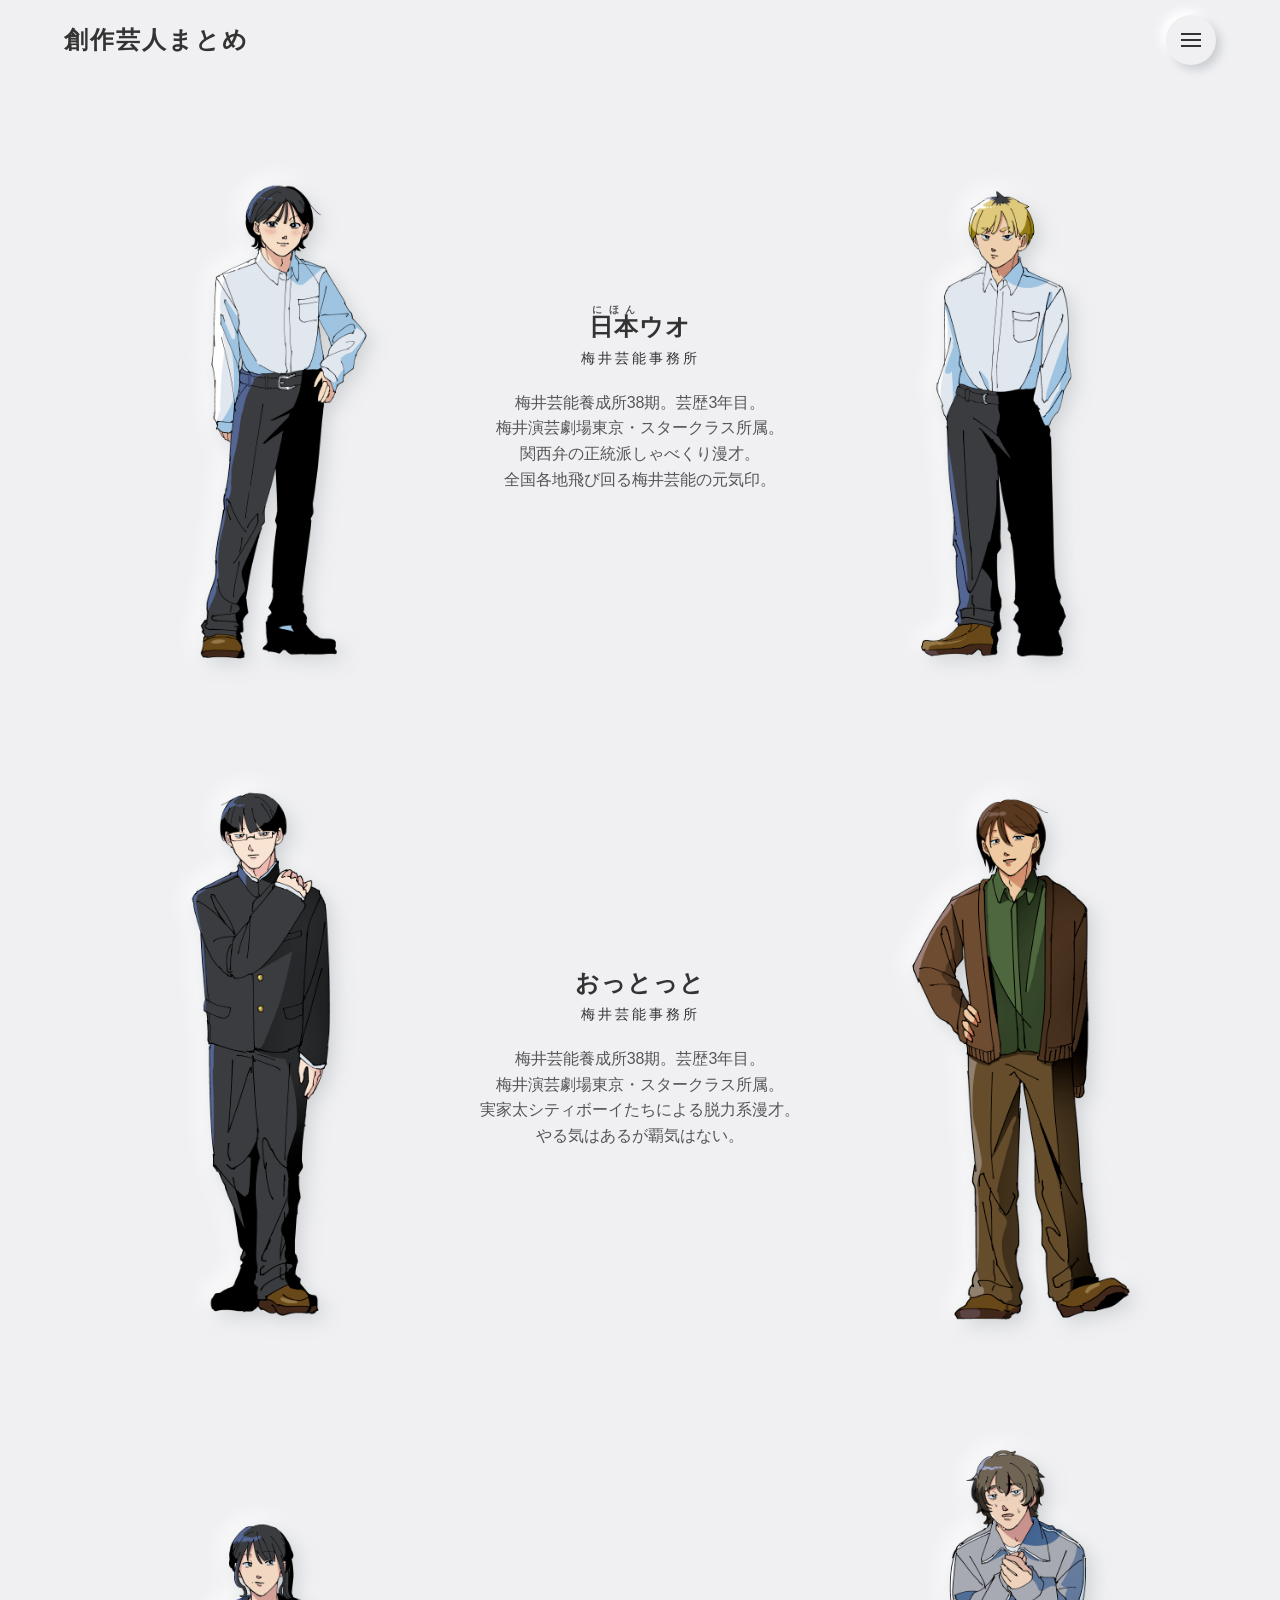
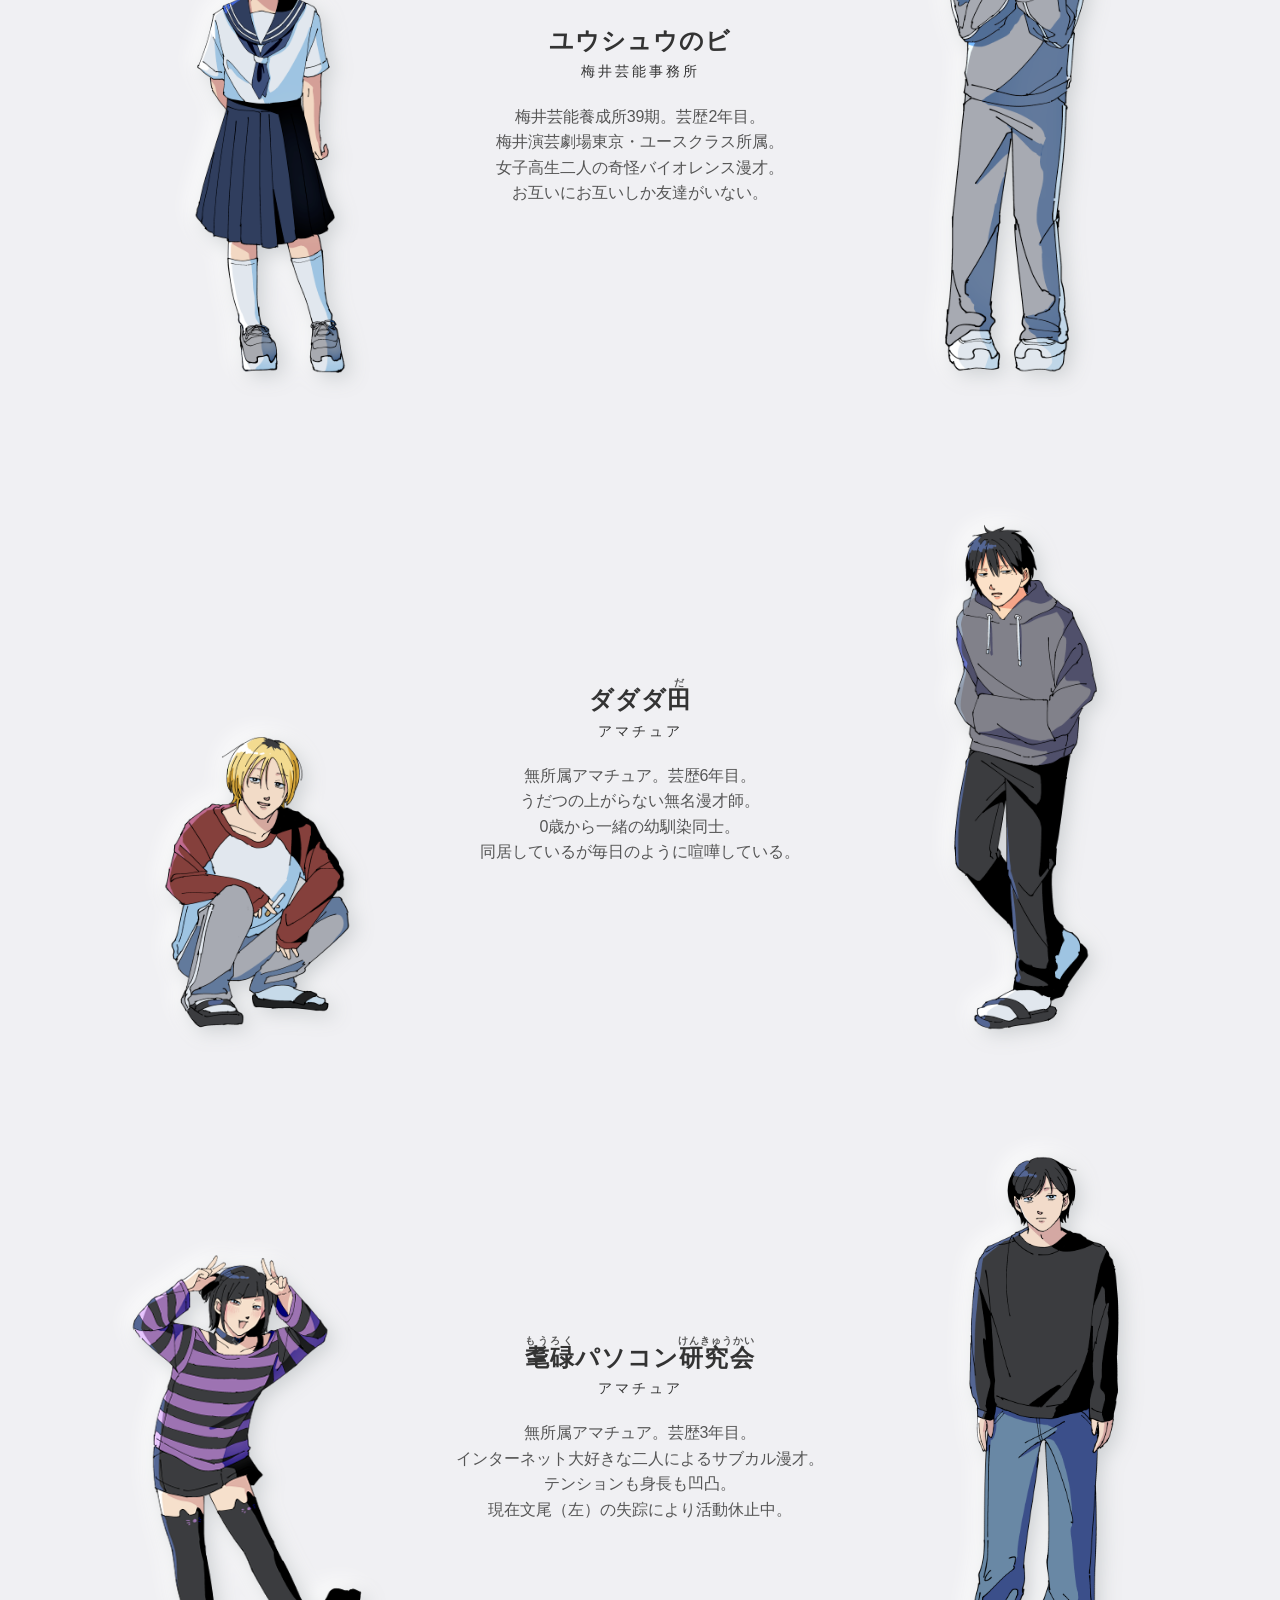
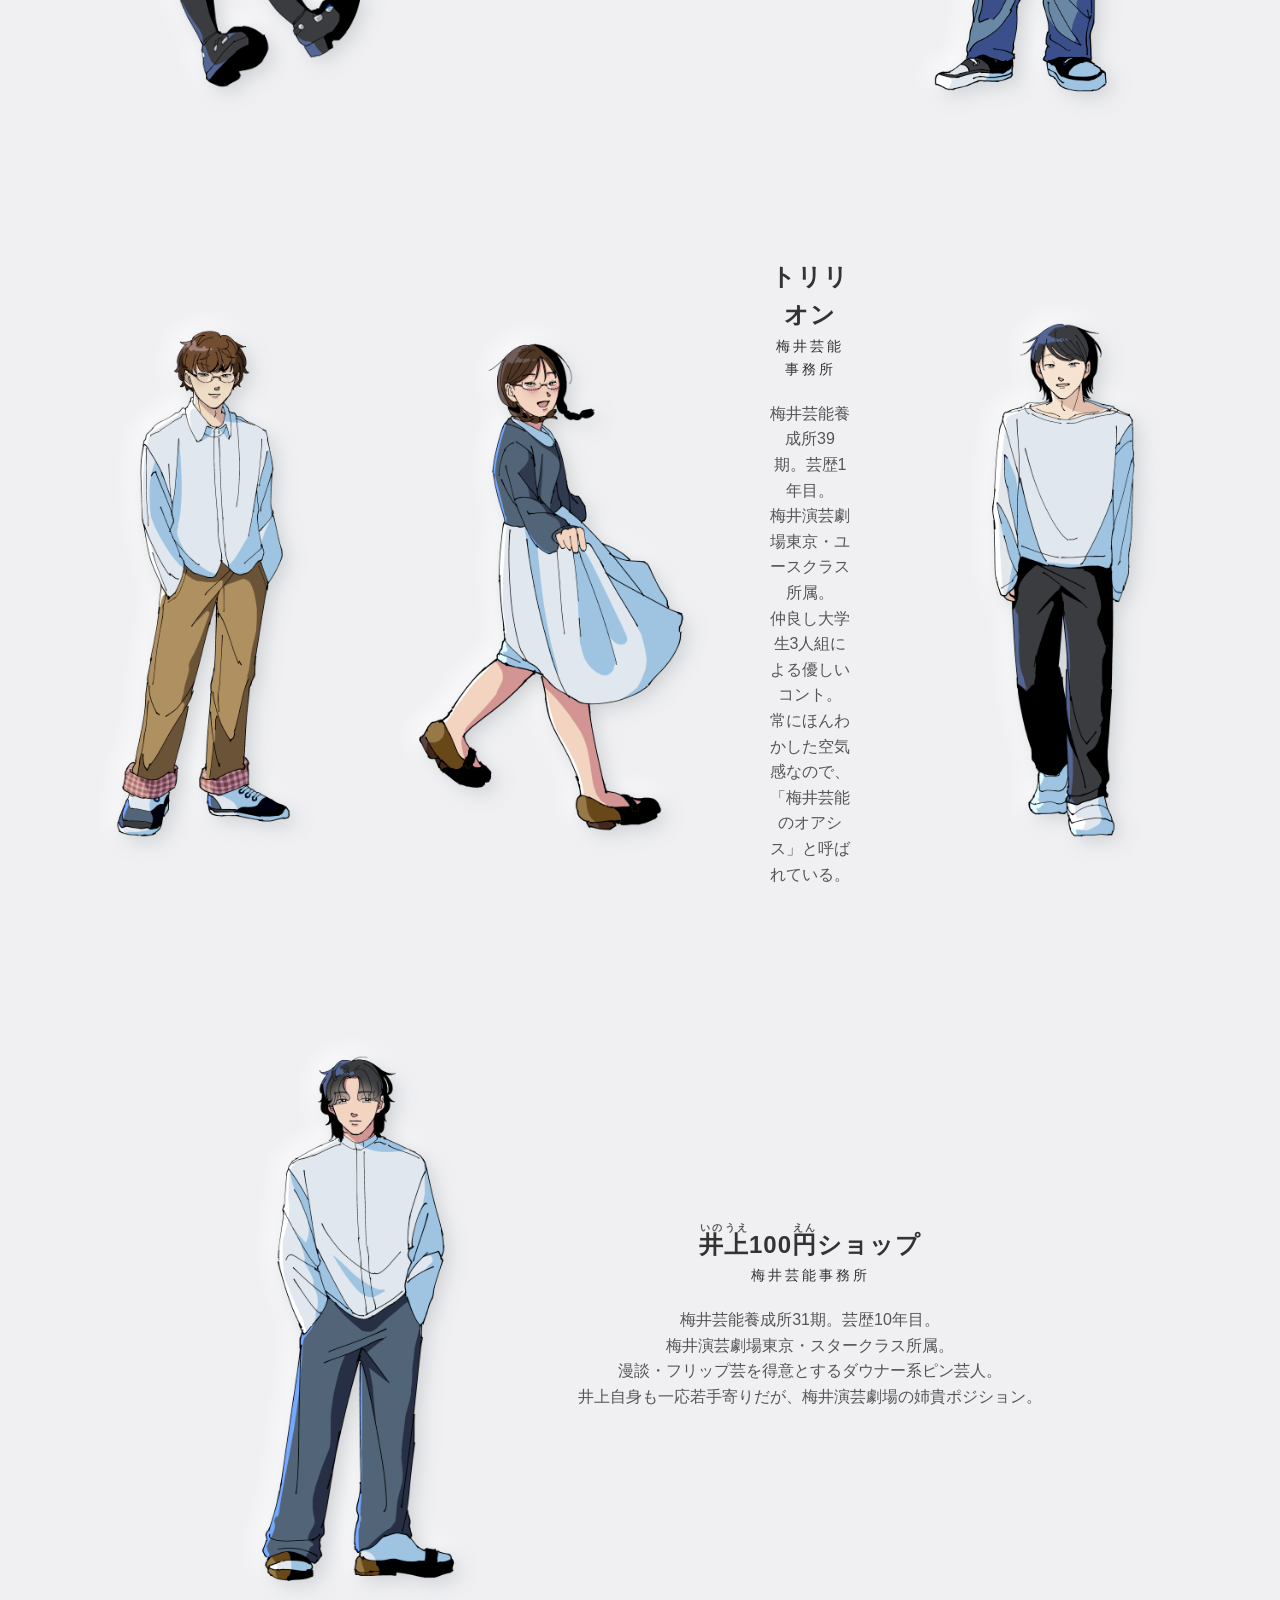
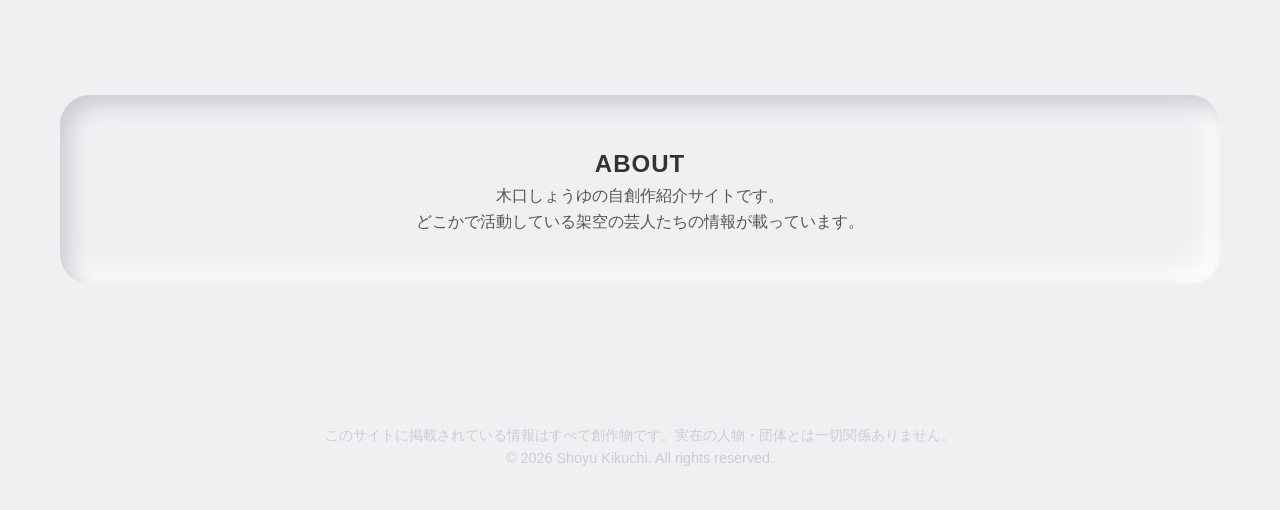
==== index.html @ 4b4d6ac1 "トリリオン追加" ====
<!doctype html>
<html lang="ja">
  <head>
    <meta charset="UTF-8" />
    <meta name="viewport" content="width=device-width, initial-scale=1.0" />
    <title>創作芸人まとめ</title>
    <link rel="stylesheet" href="assets/styles/style.css" />
  </head>
  <body id="home">
    <header>
      <h1>創作芸人まとめ</h1>
      <div class="menu-btn" id="menu-btn">
        <span></span>
        <span></span>
        <span></span>
      </div>
      <nav id="nav-menu">
        <ul>
          <li><a href="#home" class="nav-link">HOME</a></li>
          <li><a href="#about" class="nav-link">ABOUT</a></li>
          <li>
            <a
              href="https://poipiku.com/13245498/"
              target="_blank"
              class="nav-link"
              >LINK ↗︎</a
            >
          </li>
        </ul>
      </nav>
    </header>

    <main id="home">
      <div class="section-wrapper">
        <a href="pages/profile.html?id=0" class="image-link"
          ><img
            src="assets/images/noguchi.png"
            alt="左画像1"
            class="side-image"
        /></a>
        <section class="content-section">
          <h2>
            <ruby>日本<rp>(</rp><rt>にほん</rt><rp>)</rp></ruby>ウオ
          </h2>
          <p class="production-name">梅井芸能事務所</p>
          <p>
            梅井芸能養成所38期。芸歴3年目。<br />
            梅井演芸劇場東京・スタークラス所属。<br />
            関西弁の正統派しゃべくり漫才。<br />
            全国各地飛び回る梅井芸能の元気印。
          </p>
        </section>
        <a href="pages/profile.html?id=1" class="image-link"
          ><img src="assets/images/hara.png" alt="右画像1" class="side-image"
        /></a>
      </div>

      <div class="section-wrapper">
        <a href="pages/profile.html?id=2" class="image-link"
          ><img src="assets/images/ishide.png" alt="左画像2" class="side-image"
        /></a>
        <section class="content-section">
          <h2>おっとっと</h2>
          <p class="production-name">梅井芸能事務所</p>
          <p>
            梅井芸能養成所38期。芸歴3年目。<br />
            梅井演芸劇場東京・スタークラス所属。<br />
            実家太シティボーイたちによる脱力系漫才。<br />
            やる気はあるが覇気はない。
          </p>
        </section>
        <a href="pages/profile.html?id=3" class="image-link"
          ><img src="assets/images/kawata.png" alt="右画像2" class="side-image"
        /></a>
      </div>

      <div class="section-wrapper">
        <a href="pages/profile.html?id=4" class="image-link"
          ><img src="assets/images/misaki.png" alt="左画像3" class="side-image"
        /></a>
        <section class="content-section">
          <h2>ユウシュウのビ</h2>
          <p class="production-name">梅井芸能事務所</p>
          <p>
            梅井芸能養成所39期。芸歴2年目。<br />
            梅井演芸劇場東京・ユースクラス所属。<br />
            女子高生二人の奇怪バイオレンス漫才。<br />
            お互いにお互いしか友達がいない。
          </p>
        </section>
        <a href="pages/profile.html?id=5" class="image-link"
          ><img src="assets/images/shin.png" alt="右画像3" class="side-image"
        /></a>
      </div>

      <div class="section-wrapper">
        <a href="pages/profile.html?id=6" class="image-link"
          ><img src="assets/images/tanaka.png" alt="左画像4" class="side-image"
        /></a>
        <section class="content-section">
          <h2>
            ダダダ<ruby>田<rp>(</rp><rt>だ</rt><rp>)</rp></ruby>
          </h2>
          <p class="production-name">アマチュア</p>
          <p>
            無所属アマチュア。芸歴6年目。<br />
            うだつの上がらない無名漫才師。<br />
            0歳から一緒の幼馴染同士。<br />
            同居しているが毎日のように喧嘩している。
          </p>
        </section>
        <a href="pages/profile.html?id=7" class="image-link"
          ><img src="assets/images/yamada.png" alt="右画像4" class="side-image"
        /></a>
      </div>

      <div class="section-wrapper">
        <a href="pages/profile.html?id=8" class="image-link"
          ><img src="assets/images/bunbi.png" alt="左画像5" class="side-image"
        /></a>
        <section class="content-section">
          <h2>
            <ruby>耄碌<rp>(</rp><rt>もうろく</rt><rp>)</rp></ruby>パソコン<ruby
              >研究会<rp>(</rp><rt>けんきゅうかい</rt><rp>)</rp></ruby
            >
          </h2>
          <p class="production-name">アマチュア</p>
          <p>
            無所属アマチュア。芸歴3年目。<br />
            インターネット大好きな二人によるサブカル漫才。<br />
            テンションも身長も凹凸。<br />
            現在文尾（左）の失踪により活動休止中。
          </p>
        </section>
        <a href="pages/profile.html?id=9" class="image-link"
          ><img src="assets/images/hikawa.png" alt="右画像5" class="side-image"
        /></a>
      </div>

      <div class="section-wrapper">
        <a href="pages/profile.html?id=10" class="image-link"
          ><img
            src="assets/images/takahata.png"
            alt="左画像6"
            class="side-image"
        /></a>
        <a href="pages/profile.html?id=11" class="image-link"
          ><img
            src="assets/images/ehara.png"
            alt="左画像6.1"
            class="side-image"
        /></a>
        <section class="content-section">
          <h2>トリリオン</h2>
          <p class="production-name">梅井芸能事務所</p>
          <p>
            梅井芸能養成所39期。芸歴1年目。<br />
            梅井演芸劇場東京・ユースクラス所属。<br />
            仲良し大学生3人組による優しいコント。<br />
            常にほんわかした空気感なので、「梅井芸能のオアシス」と呼ばれている。
          </p>
        </section>
        <a href="pages/profile.html?id=12" class="image-link"
          ><img src="assets/images/kutsu.png" alt="右画像6" class="side-image"
        /></a>
      </div>

      <div class="section-wrapper">
        <a href="pages/profile.html?id=13" class="image-link"
          ><img src="assets/images/inoue.png" alt="左画像7" class="side-image"
        /></a>
        <section class="content-section">
          <h2>
            <ruby>井上<rp>(</rp><rt>いのうえ</rt><rp>)</rp></ruby>100<ruby
              >円<rp>(</rp><rt>えん</rt><rp>)</rp></ruby
            >ショップ
          </h2>
          <p class="production-name">梅井芸能事務所</p>
          <p>
            梅井芸能養成所31期。芸歴10年目。<br />
            梅井演芸劇場東京・スタークラス所属。<br />
            漫談・フリップ芸を得意とするダウナー系ピン芸人。<br />
            井上自身も一応若手寄りだが、梅井演芸劇場の姉貴ポジション。
          </p>
        </section>
      </div>

      <section class="content-section" id="about">
        <h2>ABOUT</h2>
        <p>
          木口しょうゆの自創作紹介サイトです。<br />
          どこかで活動している架空の芸人たちの情報が載っています。
        </p>
      </section>
    </main>

    <footer>
      <p>
        このサイトに掲載されている情報はすべて創作物です。実在の人物・団体とは一切関係ありません。
      </p>
      <p>&copy; 2026 Shoyu Kikuchi. All rights reserved.</p>
    </footer>

    <script src="assets/scripts/script.js"></script>
  </body>
</html>
---- assets/styles/style.css ----
:root {
  --bg-color: #f0f0f3; /* 清潔感のあるオフホワイト */
  --text-color: #555555;
  --heading-color: #333333;
  --shadow-light: #ffffff;
  --shadow-dark: #cbced1;
}

* {
  margin: 0;
  padding: 0;
  box-sizing: border-box;
}

html {
  /* ABOUTクリック時のスムーズなスクロールを実現 */
  scroll-behavior: smooth;
}

body {
  background-color: var(--bg-color);
  color: var(--text-color);
  font-family:
    "Helvetica Neue", Arial, "Hiragino Kaku Gothic ProN", "Hiragino Sans",
    Meiryo, sans-serif;
  line-height: 1.6;
  overflow-x: hidden;
}

rt {
  font-size: 0.4em;
  color: var(--text-color);
}

/* =========================================
       ヘッダー ＆ ハンバーガーメニュー
       ========================================= */
header {
  position: fixed;
  top: 0;
  width: 100%;
  height: 80px;
  padding: 0 5%;
  display: flex;
  justify-content: space-between;
  align-items: center;
  z-index: 1000;
  background-color: rgba(240, 240, 243, 0.6);
  backdrop-filter: blur(8px); /* スクロール時の背景ぼかし */
}

header h1 {
  color: var(--heading-color);
  font-size: 1.5rem;
  letter-spacing: 2px;
}

/* ハンバーガーボタン（ニューモーフィズム） */
.menu-btn {
  width: 50px;
  height: 50px;
  border-radius: 50%;
  background: var(--bg-color);
  box-shadow:
    5px 5px 10px var(--shadow-dark),
    -5px -5px 10px var(--shadow-light);
  display: flex;
  flex-direction: column;
  justify-content: center;
  align-items: center;
  cursor: pointer;
  z-index: 1001;
  transition: all 0.3s ease;
}

/* ボタンクリック時のへこみアニメーション */
.menu-btn:active {
  box-shadow:
    inset 4px 4px 8px var(--shadow-dark),
    inset -4px -4px 8px var(--shadow-light);
}

.menu-btn span {
  display: block;
  width: 20px;
  height: 2px;
  background-color: var(--heading-color);
  margin: 2px 0;
  transition: all 0.3s ease;
}

/* ハンバーガーメニュー展開時の×印アニメーション */
.menu-btn.open span:nth-child(1) {
  transform: translateY(6px) rotate(45deg);
}
.menu-btn.open span:nth-child(2) {
  opacity: 0;
}
.menu-btn.open span:nth-child(3) {
  transform: translateY(-6px) rotate(-45deg);
}

/* ナビゲーションメニュー */
nav {
  position: fixed;
  top: 0;
  right: -100%;
  width: 300px;
  height: 100vh;
  background: var(--bg-color);
  box-shadow: -10px 0 20px rgba(203, 206, 209, 0.5);
  display: flex;
  flex-direction: column;
  justify-content: center;
  align-items: center;
  transition: right 0.4s cubic-bezier(0.68, -0.55, 0.265, 1.55);
  z-index: 1000;
}

nav.open {
  right: 0;
}

nav ul {
  list-style: none;
  text-align: center;
  width: 100%;
}

nav ul li {
  margin: 30px 0;
}

nav ul li a {
  text-decoration: none;
  color: var(--heading-color);
  font-size: 1.2rem;
  font-weight: bold;
  letter-spacing: 2px;
  padding: 15px 40px;
  border-radius: 30px;
  background: var(--bg-color);
  transition: all 0.3s ease;
  display: inline-block;
}

/* リンクホバー・アクティブ時のアニメーション */
nav ul li a:hover {
  color: #777;
}
nav ul li a:active {
  box-shadow:
    inset 4px 4px 8px var(--shadow-dark),
    inset -4px -4px 8px var(--shadow-light);
}

/* =========================================
       メインコンテンツ (4つのセクション)
       ========================================= */
main {
  padding: 120px 20px 60px;
  max-width: 1200px; /* 画像を入れるために幅を拡大 */
  margin: 0 auto;
  display: flex;
  flex-direction: column;
  gap: 100px; /* 行間の余白を広めに */
}
/* 1行分のラッパー（画像 + テキスト + 画像） */
.section-wrapper {
  display: flex;
  align-items: center;
  justify-content: center;
  gap: 40px;
  width: 100%;
}

/* サイド画像のスタイル */
.side-image {
  width: 300px;
  height: 550px;
  object-fit: cover;
  border-radius: 30px;
  filter: drop-shadow(6px 6px 10px var(--shadow-dark))
    drop-shadow(-6px -6px 10px var(--shadow-light));

  transition: transform 0.3s ease;
}

.side-image:hover {
  transform: translateY(-5px); /* テキストブロックと同じホバーエフェクト */
}

.content-section {
  background: var(--bg-color);
  padding: 50px 30px;
  text-align: center; /* 中央揃え */
  transition: transform 0.3s ease;
}

.content-section h2 {
  color: var(--heading-color);
  font-size: 1.5rem;
  letter-spacing: 1px;
}

.content-section p {
  font-size: 1rem;
  color: var(--text-color);
}

.content-section .production-name {
  font-size: 0.9rem;
  color: var(--heading-color);
  letter-spacing: 3px;
  margin-bottom: 20px;
}

/* =========================================
       フッター
       ========================================= */
footer {
  text-align: center;
  padding: 40px 20px;
  margin-top: 40px;
  color: var(--shadow-dark);
  font-size: 0.9rem;
}

#about.content-section {
  border-radius: 30px;
  padding: 50px 30px;
  box-shadow:
    10px 10px 20px inset var(--shadow-dark),
    -10px -10px 30px inset var(--shadow-light);
}

/* =========================================
       人物紹介ページ専用スタイル (プレフィックス: profile-)
       ========================================= */

.profile-body {
  background-color: var(--bg-color);
  color: var(--text-color);
  font-family:
    "Helvetica Neue", Arial, "Hiragino Kaku Gothic ProN", "Hiragino Sans",
    Meiryo, sans-serif;
  line-height: 1.6;
  overflow-x: hidden;
  display: flex;
  justify-content: center;
  align-items: center;
  min-height: 100vh;
  padding: 40px 0;
}

.profile-container {
  position: relative;
  width: 100%;
  /* 変更点: 画面いっぱいに広げるため、max-widthを1200pxから1600pxに拡大 */
  max-width: 1600px;
  /* 変更点: 矢印が画面端に固定されるため、コンテンツが被らないよう左右paddingを大きく確保 */
  padding: 0 120px;
  margin: 0 auto;
}

/* 滑らかな遷移のためのフェードアニメーション用クラス */
.profile-content {
  display: flex;
  /* 変更点: 全体的に要素を広げるため、左右カラムの隙間を60pxから100pxに拡大 */
  gap: 100px;
  align-items: center;
  transition:
    opacity 0.5s ease,
    transform 0.5s ease;
  opacity: 1;
  transform: translateX(0);
}

.profile-content.fade-out {
  opacity: 0;
  transform: translateX(-20px);
}

/* --- 左側：画像エリア --- */
.profile-left {
  position: relative;
  flex: 1;
  display: flex;
  justify-content: center;
  align-items: center;
}

/* 背面のテーマカラー（ぼかし光彩） */
.profile-theme-bg {
  position: absolute;
  /* 変更点: 画面の広がりに合わせて背景光彩を280pxから400pxに拡大 */
  width: 400px;
  height: 400px;
  border-radius: 50%;
  background-color: var(--theme-color, #a8c0d5); /* デフォルト色 */
  filter: blur(60px);
  opacity: 0.6;
  z-index: 0;
  transition: background-color 0.5s ease;
}

/* 人物画像（ニューモーフィズム枠） */
.profile-img {
  /* 変更点: 画面の広がりに合わせて人物画像を拡大（320x400 → 400x500） */
  width: 400px;
  height: 500px;
  object-fit: cover;
  border-radius: 30px;
  box-shadow:
    15px 15px 30px var(--shadow-dark),
    -15px -15px 30px var(--shadow-light);
  z-index: 1;
  border: 8px solid var(--bg-color); /* フレーム風の縁取り */
}

/* --- 右側：情報エリア --- */
.profile-right {
  flex: 1.5;
  display: flex;
  flex-direction: column;
  justify-content: center;
}

.profile-role {
  /* 変更点: 文字サイズを1remから1.1remに拡大 */
  font-size: 1.1rem;
  color: #888;
  letter-spacing: 2px;
  margin-bottom: 5px;
  font-weight: bold;
}

.profile-name {
  font-size: 2.7rem;
  color: var(--heading-color);
  margin-bottom: 0px;
  letter-spacing: 2px;
}

.profile-name-romaji {
  font-size: 2rem;
  margin-left: 30px;
  color: #888;
  letter-spacing: 2px;
}

.profile-name-wrapper {
  display: flex;
  align-items: baseline;
}

.profile-name-w {
  font-size: 2rem;
  margin-left: 3px;
  color: #888;
  letter-spacing: 2px;
}

/* 下部2カラム（自己紹介・一問一答） */
.profile-details {
  display: flex;
  /* 変更点: カード同士の隙間を30pxから40pxに拡大 */
  gap: 40px;
  /* 変更点: 左右のカラムの高さを揃えるための設定 */
  align-items: stretch;
}

/* 変更点: 左カラム（自己紹介＋チャート）のラッパー要素を追加 */
.profile-col-left {
  flex: 1;
  display: flex;
  flex-direction: column;
  gap: 8px;
}

/* 変更点: 右カラム（一問一答）のラッパー要素を追加 */
.profile-col-right {
  flex: 1;
  display: flex;
  flex-direction: column;
}

/* 変更点: チャート用カードのスタイル。余った高さを埋めるように flex: 1 を指定 */
.profile-chart-card {
  flex: 1;
  display: flex;
  flex-direction: column;
  padding-top: 0px !important;
}

/* 変更点: Chart.jsのキャンバスをレスポンシブに保つためのコンテナ */
.chart-container {
  position: relative;
  flex: 1;
  width: 100%;
  min-height: 200px;
  margin-top: 10px;
}

/* 変更点: 右側のカード（一問一答）は親要素の高さいっぱいに広がるように設定 */
.profile-col-right .profile-card {
  flex: 1;
}

.profile-card {
  background: var(--bg-color);
  padding: 40px;
  /* 変更点: 両方のカードが常に同じ高さを保ち、十分なサイズを持つように最小高さを設定 */
  min-height: 250px;
  max-height: 250px;
  flex: 1;
}

.profile-card h3 {
  /* 変更点: 見出しの文字サイズを1.1remから1.3remに拡大 */
  font-size: 1.3rem;
  color: var(--heading-color);
  /* 変更点: 見出し下の余白を拡大 */
  margin-bottom: 25px;
  border-bottom: 2px solid rgba(0, 0, 0, 0.05);
  padding-bottom: 10px;
}

.profile-card p {
  /* 変更点: 本文の文字サイズを0.95remから1.05remに拡大、行間も広げて読みやすく */
  font-size: 1.05rem;
  line-height: 1.8;
}

/* 一問一答のリストスタイル */
.profile-qa dl {
  /* 変更点: 一問一答の文字サイズを拡大し、行間を広げました */
  font-size: 1.05rem;
  line-height: 1.6;
}
.profile-qa dt {
  font-weight: bold;
  color: var(--heading-color);
  margin-top: 10px;
  font-weight: lighter;
}
.profile-qa dd {
  margin-left: 0;
  /* 変更点: 行数を稼ぎつつ見やすくするため、回答下の余白を5pxから15pxに拡大 */
  margin-bottom: 15px;
  color: var(--text-color);
  margin-top: 10px;
}

/* --- ナビゲーション矢印 --- */
.profile-arrow {
  /* 変更点: absoluteからfixedに変更し、コンテナに依存せず完全に画面の端に配置されるようにしました */
  position: fixed;
  top: 50%;
  transform: translateY(-50%);
  /* 変更点: 押しやすくするためボタンのサイズを60pxから70pxに拡大 */
  width: 70px;
  height: 70px;
  border-radius: 50%;
  background: var(--bg-color);
  box-shadow:
    6px 6px 12px var(--shadow-dark),
    -6px -6px 12px var(--shadow-light);
  display: flex;
  justify-content: center;
  align-items: center;
  cursor: pointer;
  /* 変更点: fixedにしたため、常に最前面に来るようz-indexを強化 */
  z-index: 100;
  /* 変更点: 矢印アイコンのサイズを拡大 */
  font-size: 1.5rem;
  color: var(--heading-color);
  transition: all 0.3s ease;
  user-select: none;
}

.profile-arrow:hover {
  color: #888;
}

.profile-arrow:active {
  box-shadow:
    inset 4px 4px 8px var(--shadow-dark),
    inset -4px -4px 8px var(--shadow-light);
}

.profile-arrow.prev {
  left: 30px;
}
.profile-arrow.next {
  right: 30px;
}

/* =========================================
       レスポンシブ対応 (スマホ向け調整)
       ========================================= */
@media (max-width: 900px) {
  .section-wrapper {
    flex-direction: column; /* スマホでは縦並びに変更 */
    gap: 30px;
  }

  .side-image {
    width: 100%;
    max-width: 350px;
    height: auto;
    aspect-ratio: 16 / 9; /* スマホ表示時は少し横長にして見やすく */
  }

  .content-section {
    padding: 40px 20px;
    border-radius: 20px;
    width: 100%;
    max-width: 100%;
  }

  nav {
    width: 100%;
  }

  .profile-container {
    padding: 0 20px;
  }
  .profile-content {
    flex-direction: column;
    gap: 40px;
  }
  .profile-img {
    width: 100%;
    max-width: 300px;
    height: auto;
    aspect-ratio: 3 / 4;
  }
  .profile-right {
    text-align: center; /* スマホ時は中央揃え */
  }
  .profile-details {
    flex-direction: column; /* 2カラムを縦並びに */
    text-align: left; /* カード内は左寄せに戻す */
  }
  /* 変更点: スマホ閲覧時は矢印がコンテンツに被らないよう画面下部に固定 */
  .profile-arrow {
    top: auto;
    bottom: 20px;
    transform: translateY(0);
    width: 60px;
    height: 60px;
  }
  .profile-arrow.prev {
    left: 20%;
  }
  .profile-arrow.next {
    right: 20%;
  }
}
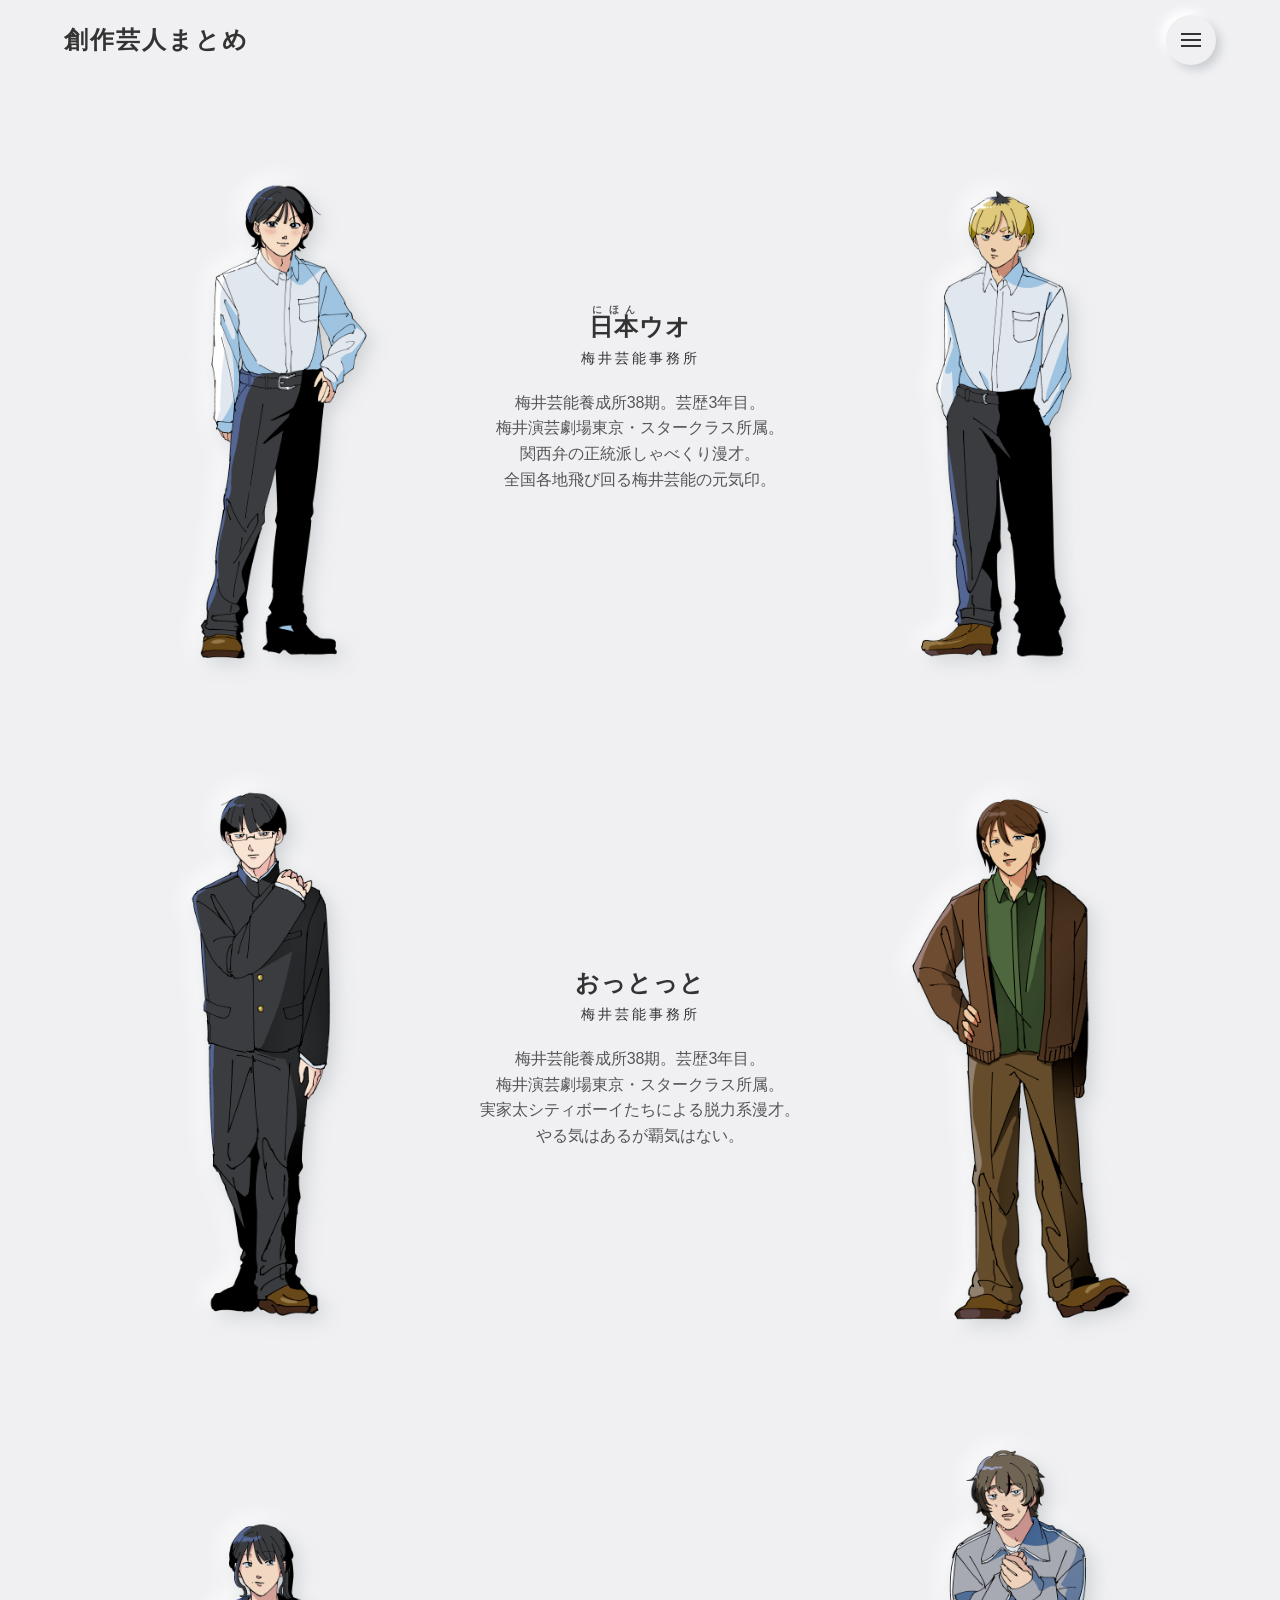
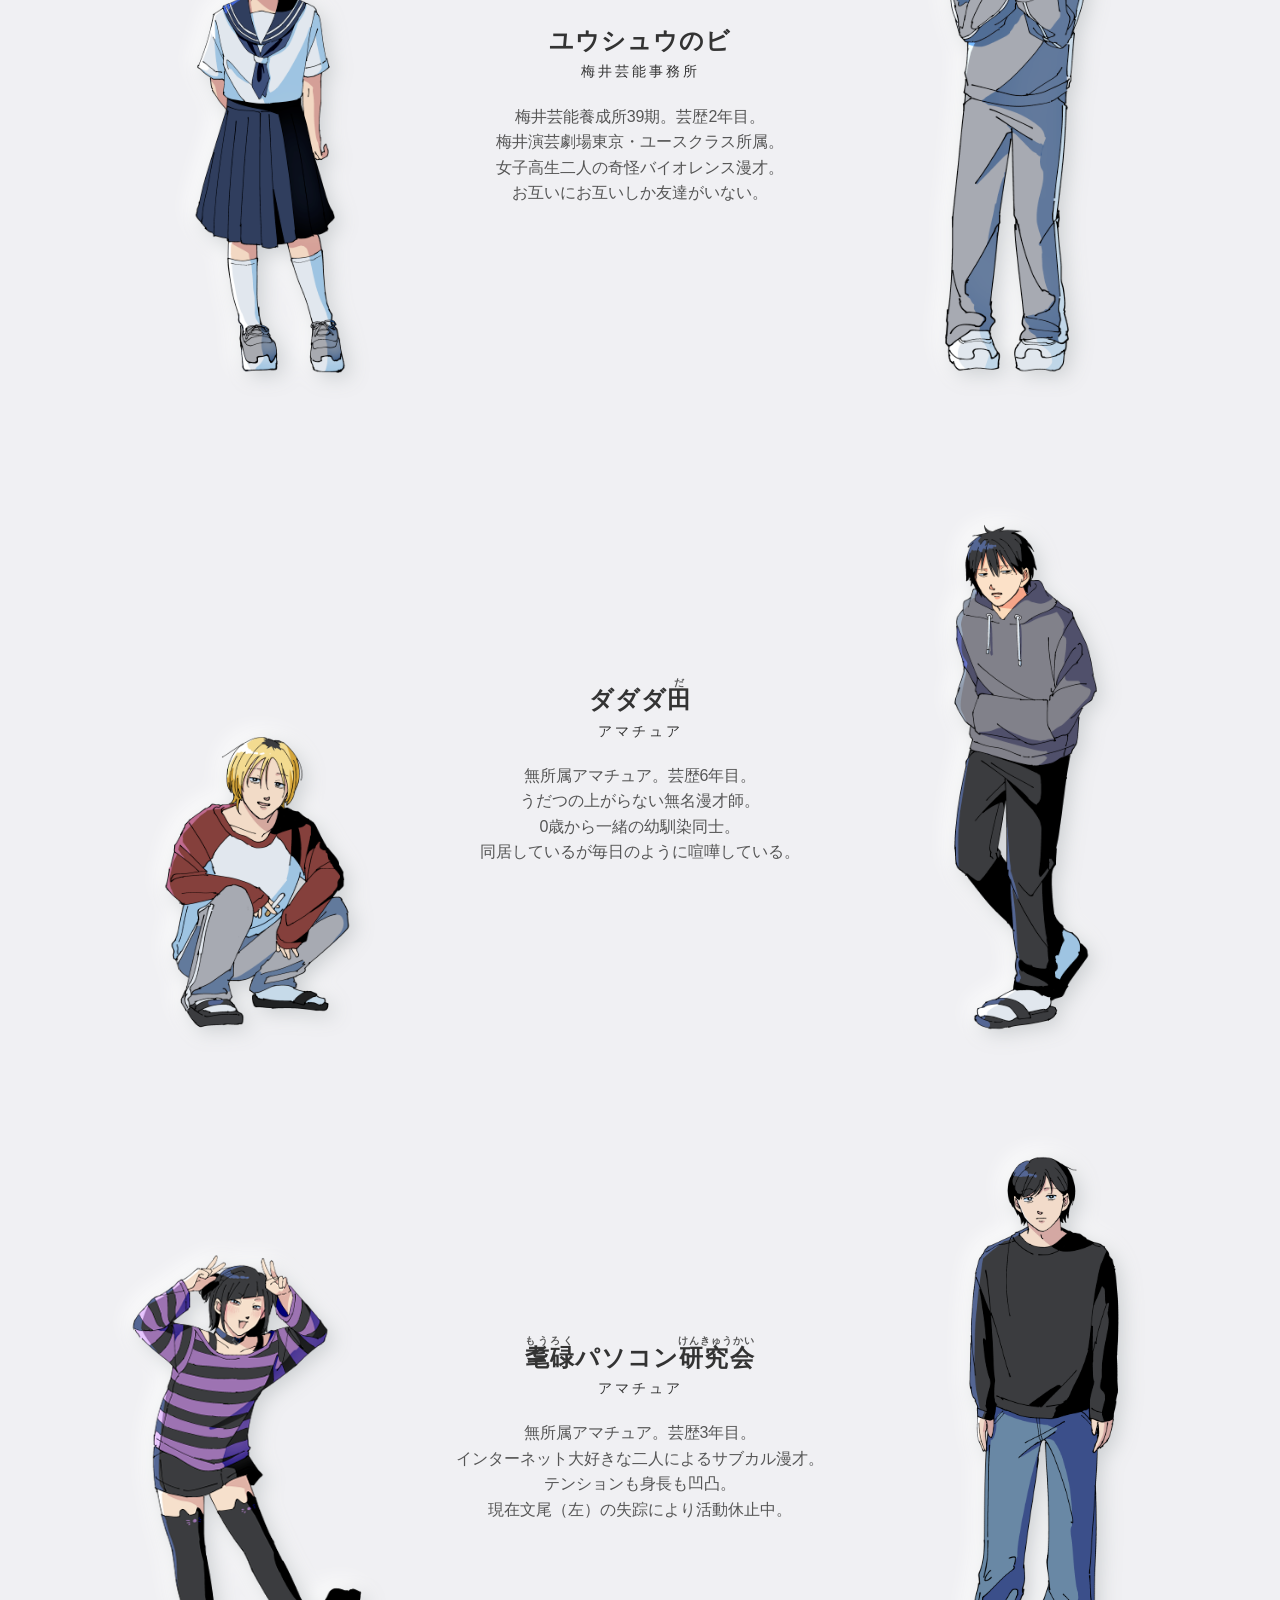
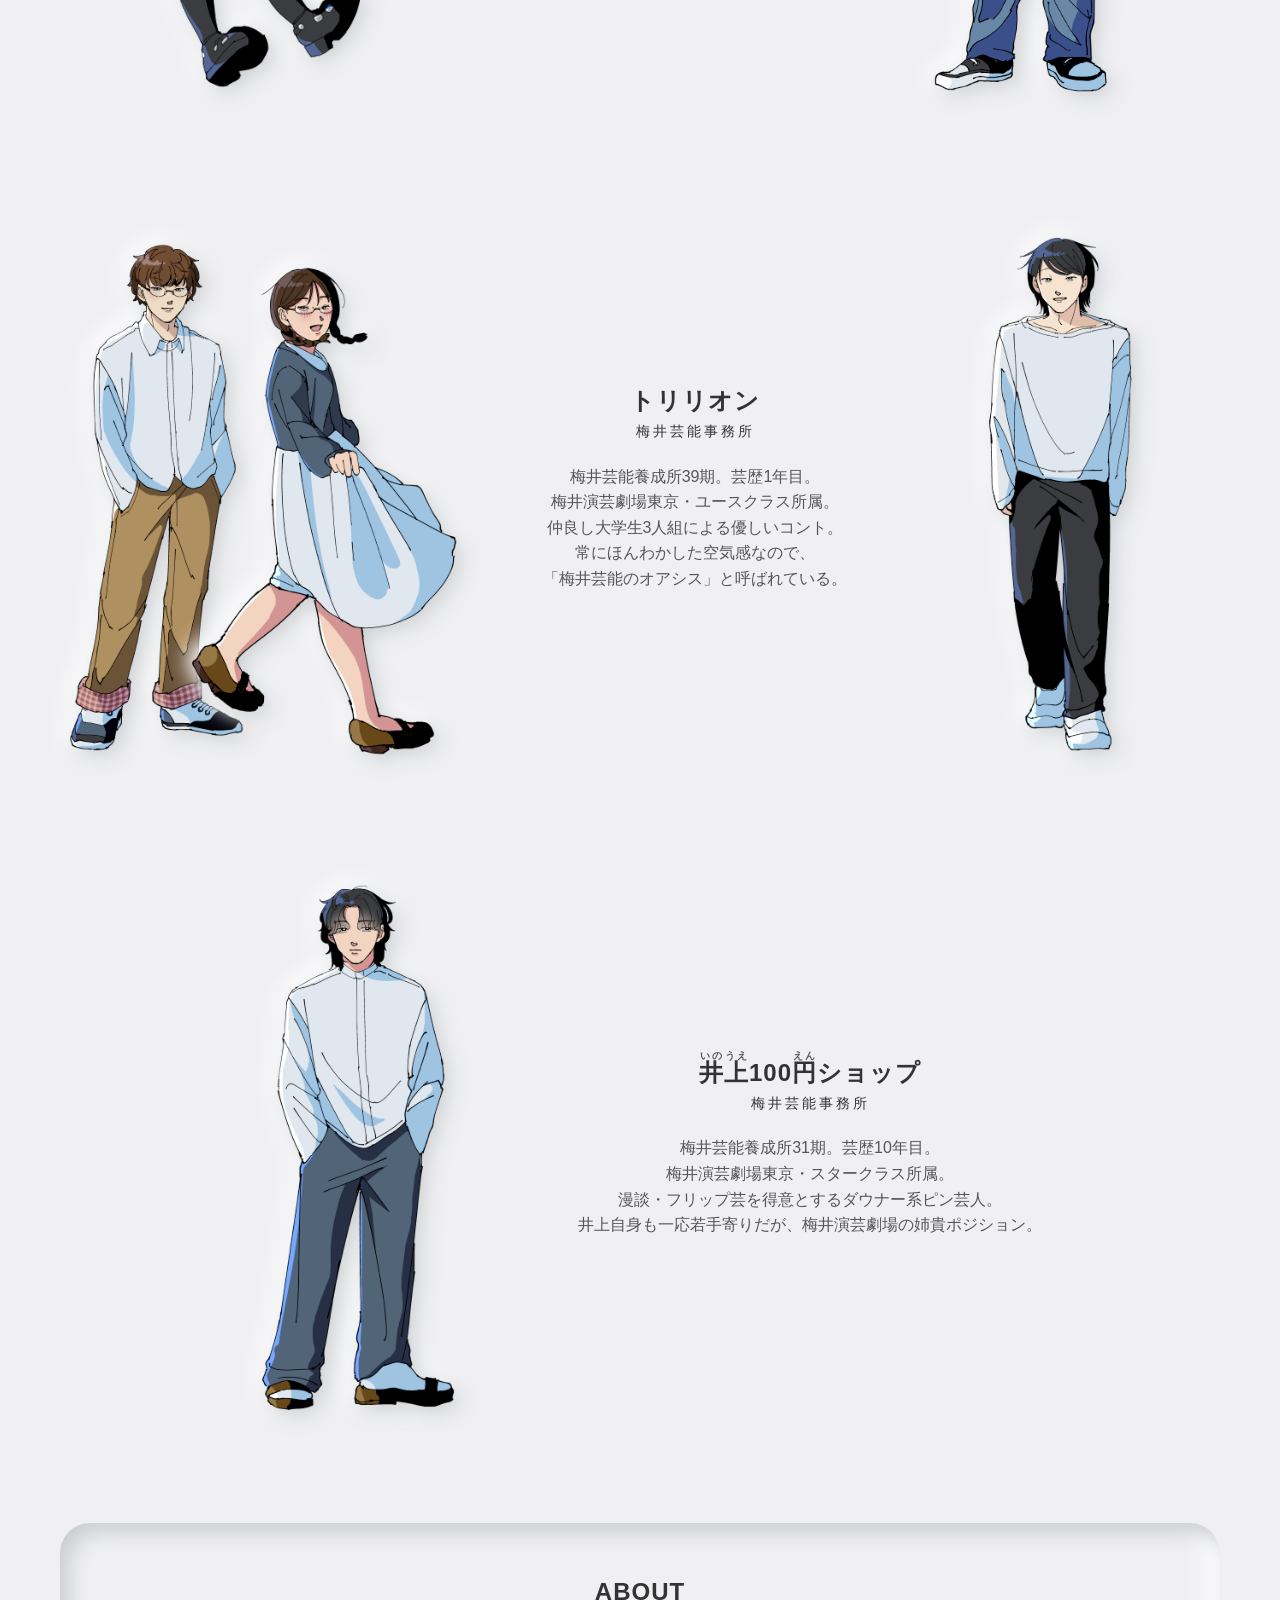
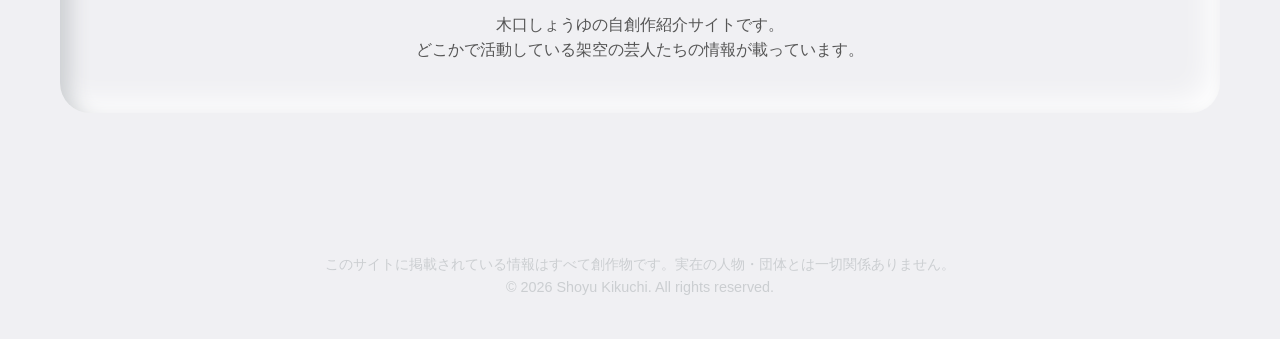
==== commit 5da4bfdf: "トリリオンの立ち絵配置調整、テーマカラー調整" ====
--- a/index.html
+++ b/index.html
@@ -142,13 +142,13 @@
           ><img
             src="assets/images/takahata.png"
             alt="左画像6"
-            class="side-image"
+            class="side-image side-image-left"
         /></a>
         <a href="pages/profile.html?id=11" class="image-link"
           ><img
             src="assets/images/ehara.png"
             alt="左画像6.1"
-            class="side-image"
+            class="side-image side-image-center"
         /></a>
         <section class="content-section">
           <h2>トリリオン</h2>
@@ -157,7 +157,7 @@
             梅井芸能養成所39期。芸歴1年目。<br />
             梅井演芸劇場東京・ユースクラス所属。<br />
             仲良し大学生3人組による優しいコント。<br />
-            常にほんわかした空気感なので、「梅井芸能のオアシス」と呼ばれている。
+            常にほんわかした空気感なので、<br />「梅井芸能のオアシス」と呼ばれている。
           </p>
         </section>
         <a href="pages/profile.html?id=12" class="image-link"
--- a/assets/styles/style.css
+++ b/assets/styles/style.css
@@ -182,12 +182,20 @@
   border-radius: 30px;
   filter: drop-shadow(6px 6px 10px var(--shadow-dark))
     drop-shadow(-6px -6px 10px var(--shadow-light));
-
   transition: transform 0.3s ease;
 }
 
 .side-image:hover {
   transform: translateY(-5px); /* テキストブロックと同じホバーエフェクト */
+}
+
+.side-image-center {
+  margin-left: -180px;
+  margin-bottom: -20px;
+}
+
+.side-image-left {
+  margin-left: -50px;
 }
 
 .content-section {
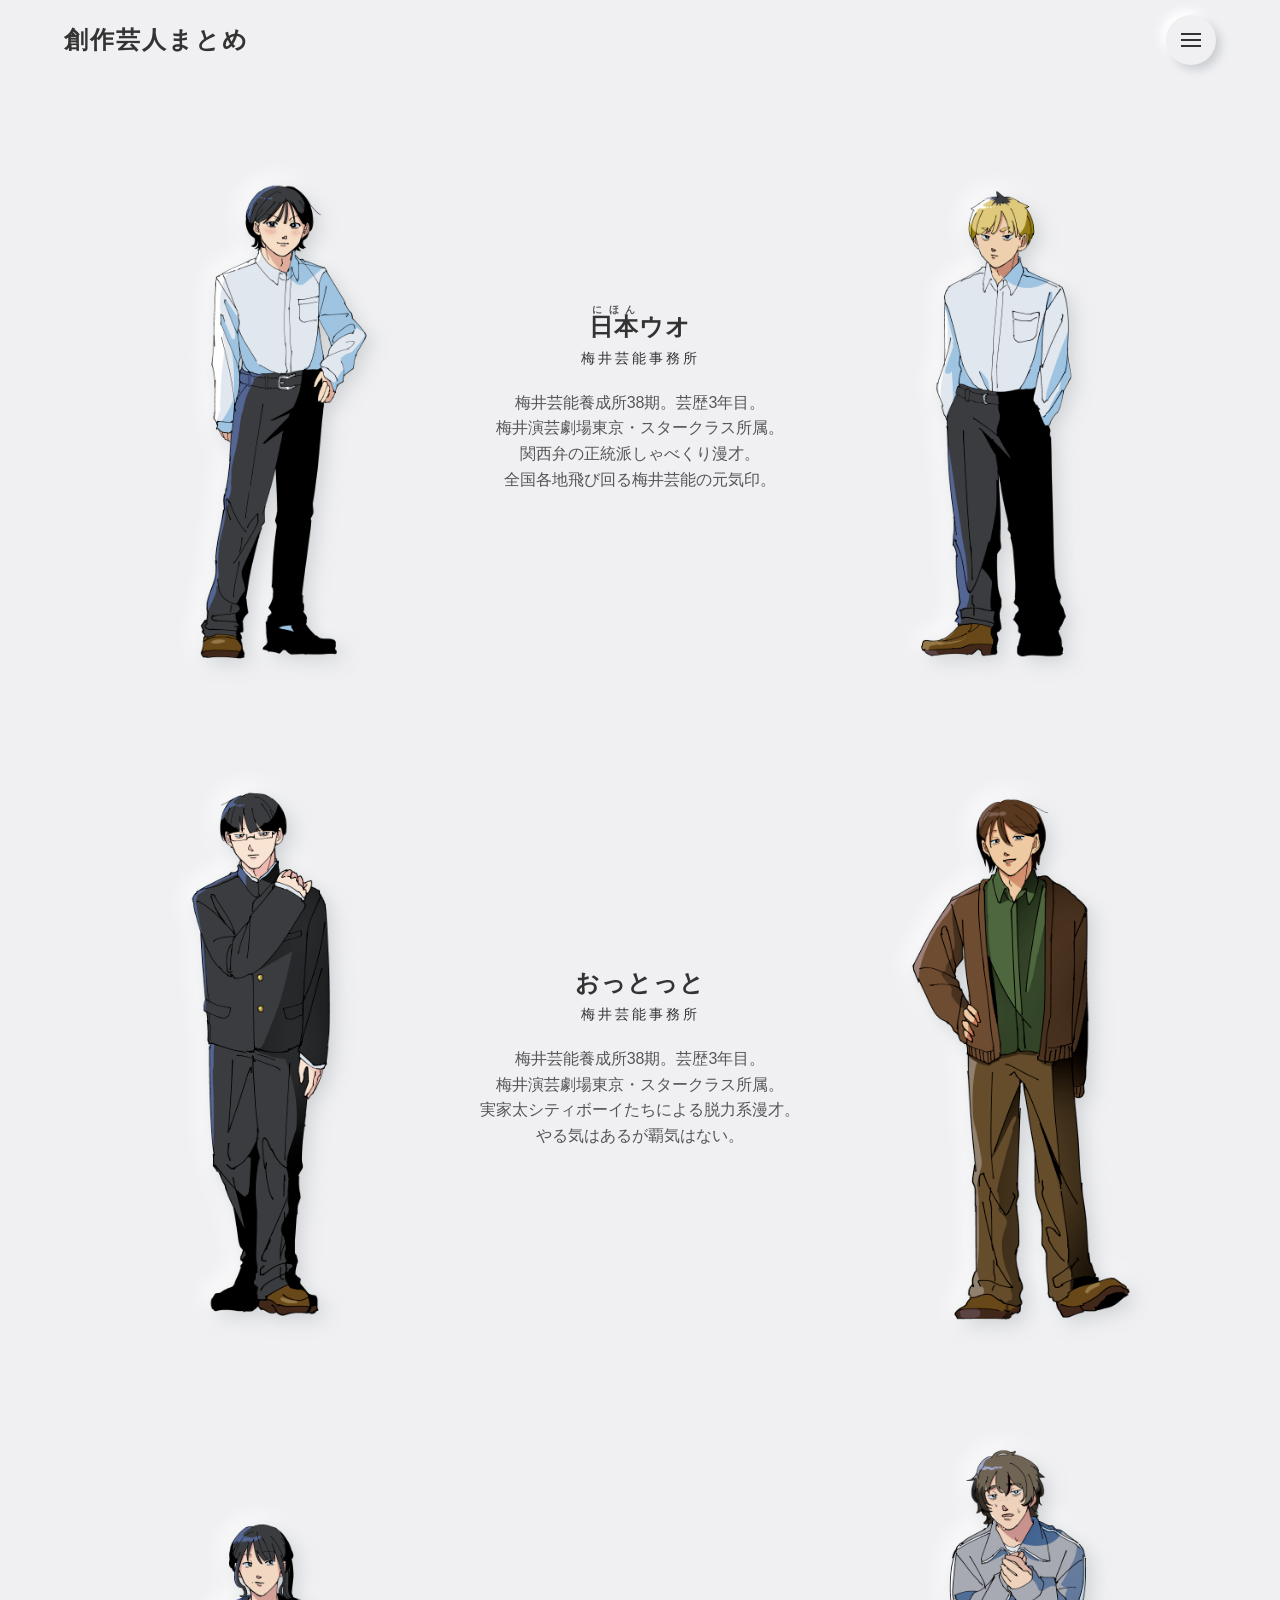
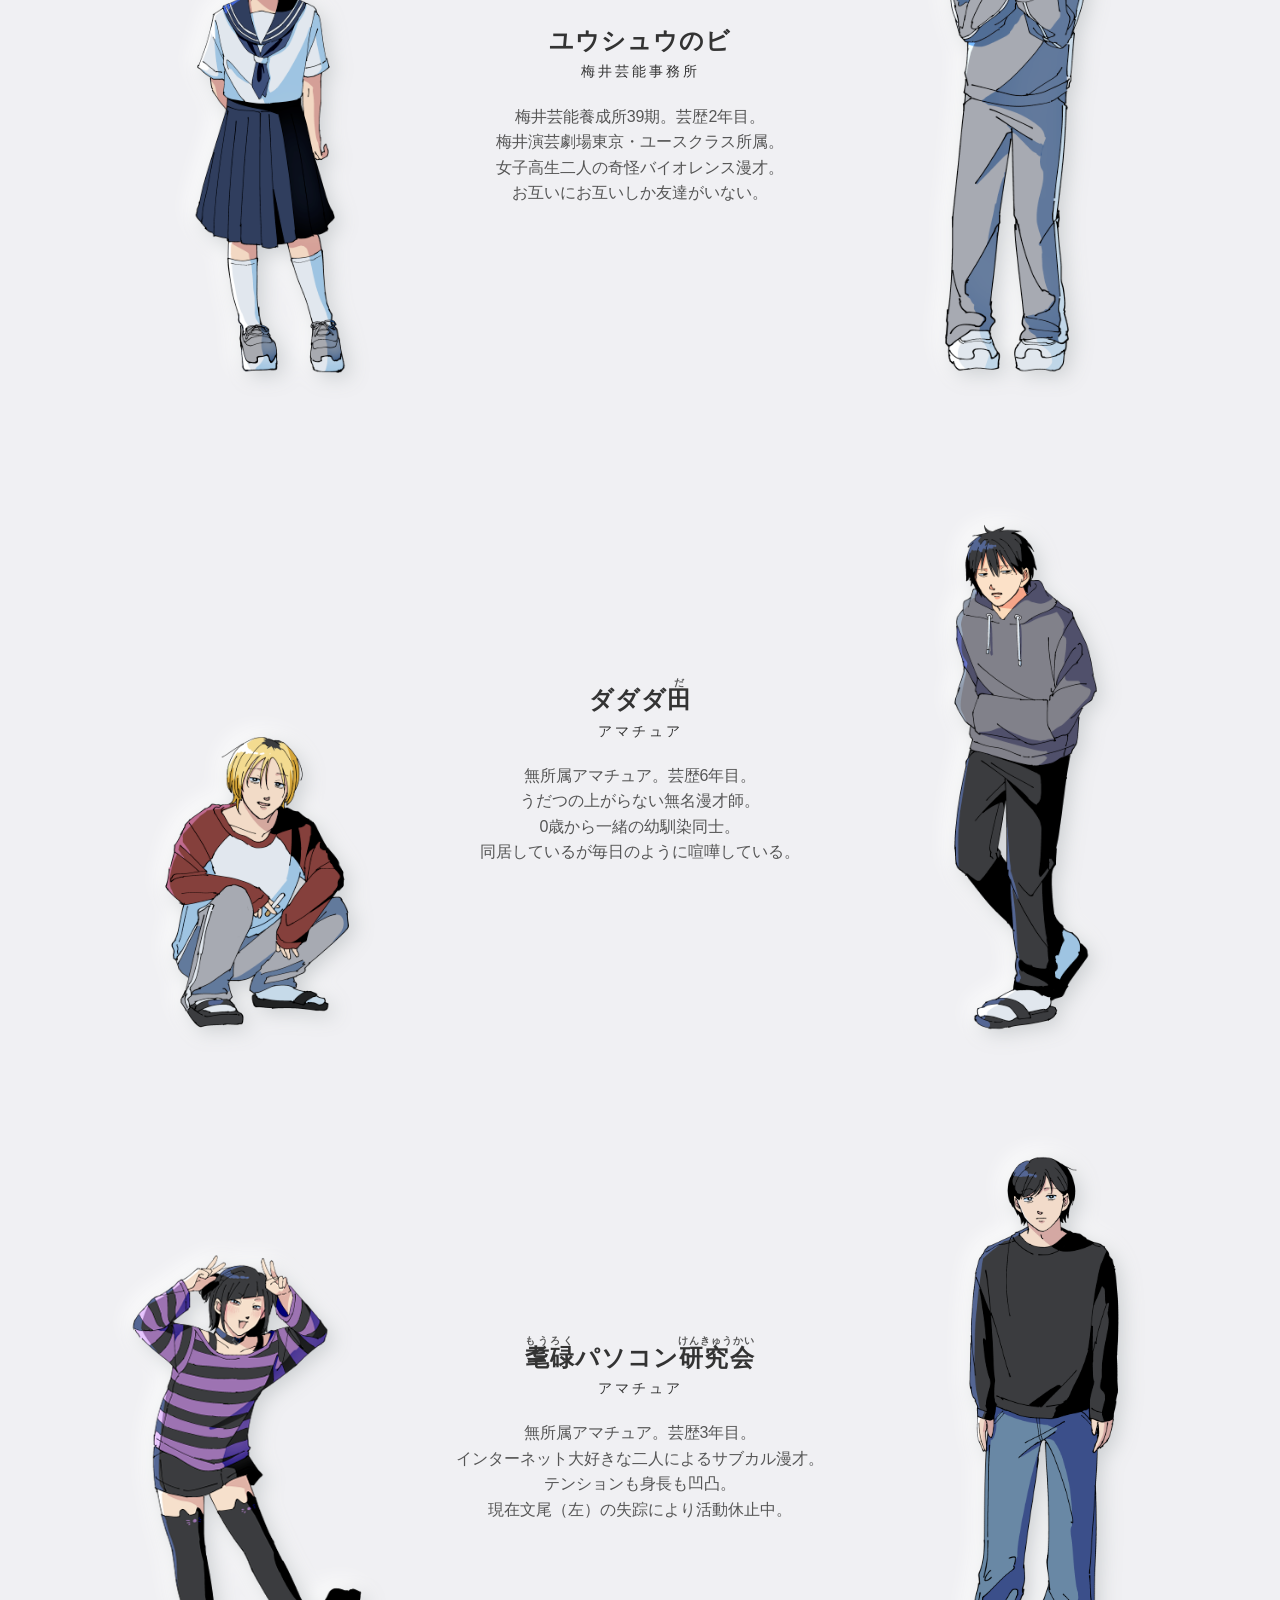
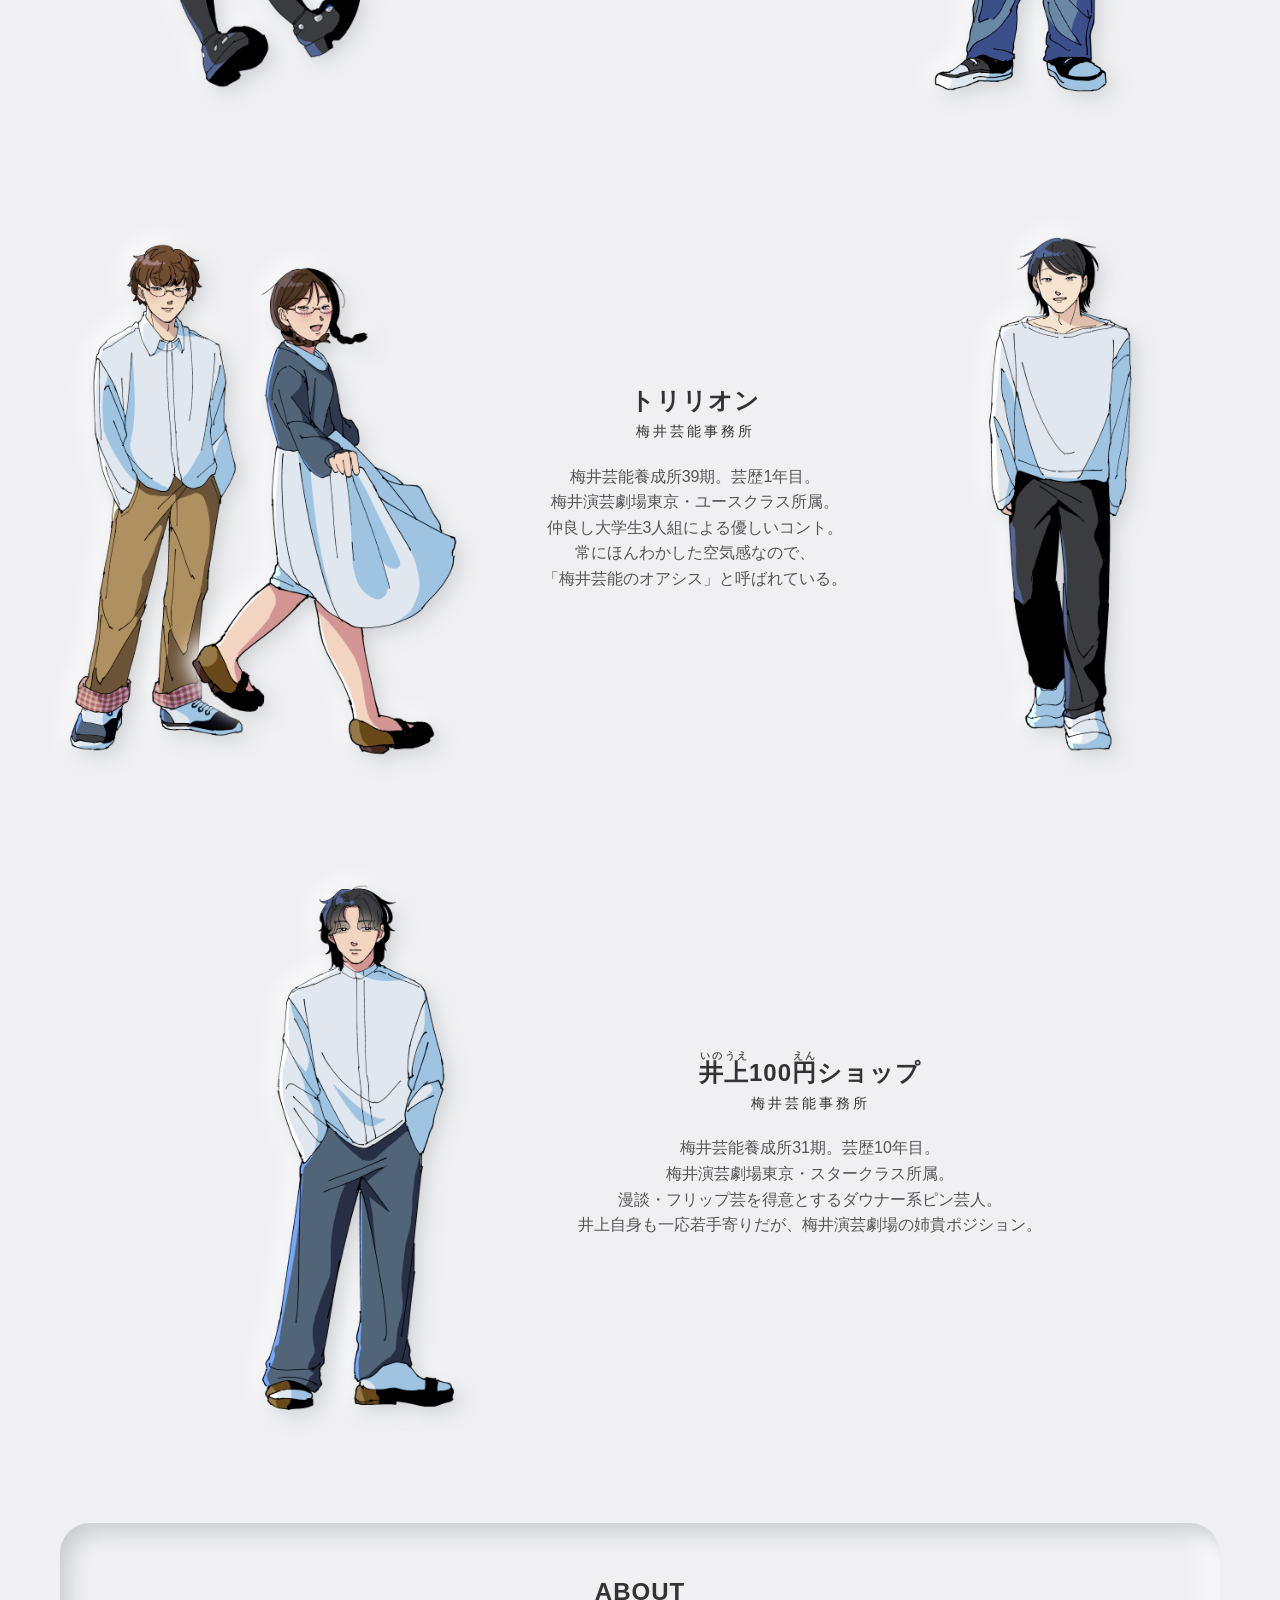
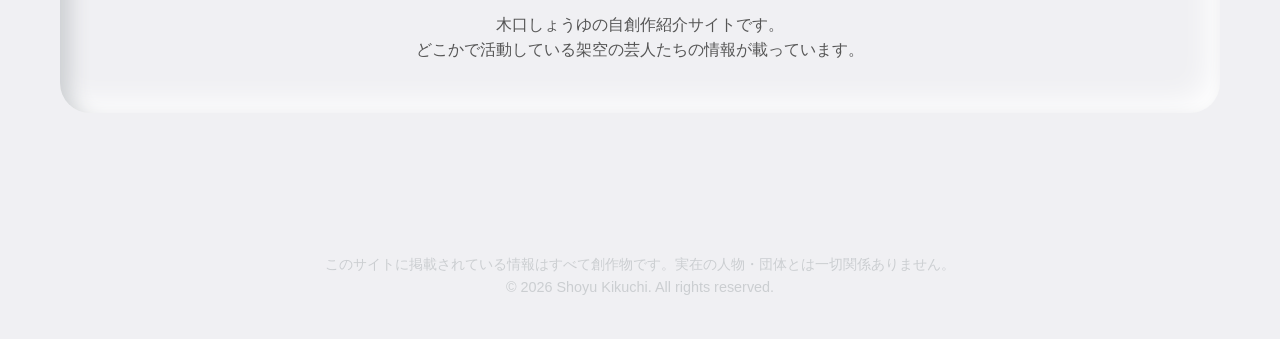
==== commit da69e58f: "細部を調整" ====
--- a/assets/styles/style.css
+++ b/assets/styles/style.css
@@ -53,6 +53,18 @@
   color: var(--heading-color);
   font-size: 1.5rem;
   letter-spacing: 2px;
+}
+
+.header-title {
+  text-decoration: none;
+  color: var(--heading-color);
+  transition: color 0.3s ease;
+}
+
+.header-title:visited {
+  text-decoration: none;
+  color: var(--heading-color);
+  transition: color 0.3s ease;
 }
 
 /* ハンバーガーボタン（ニューモーフィズム） */
